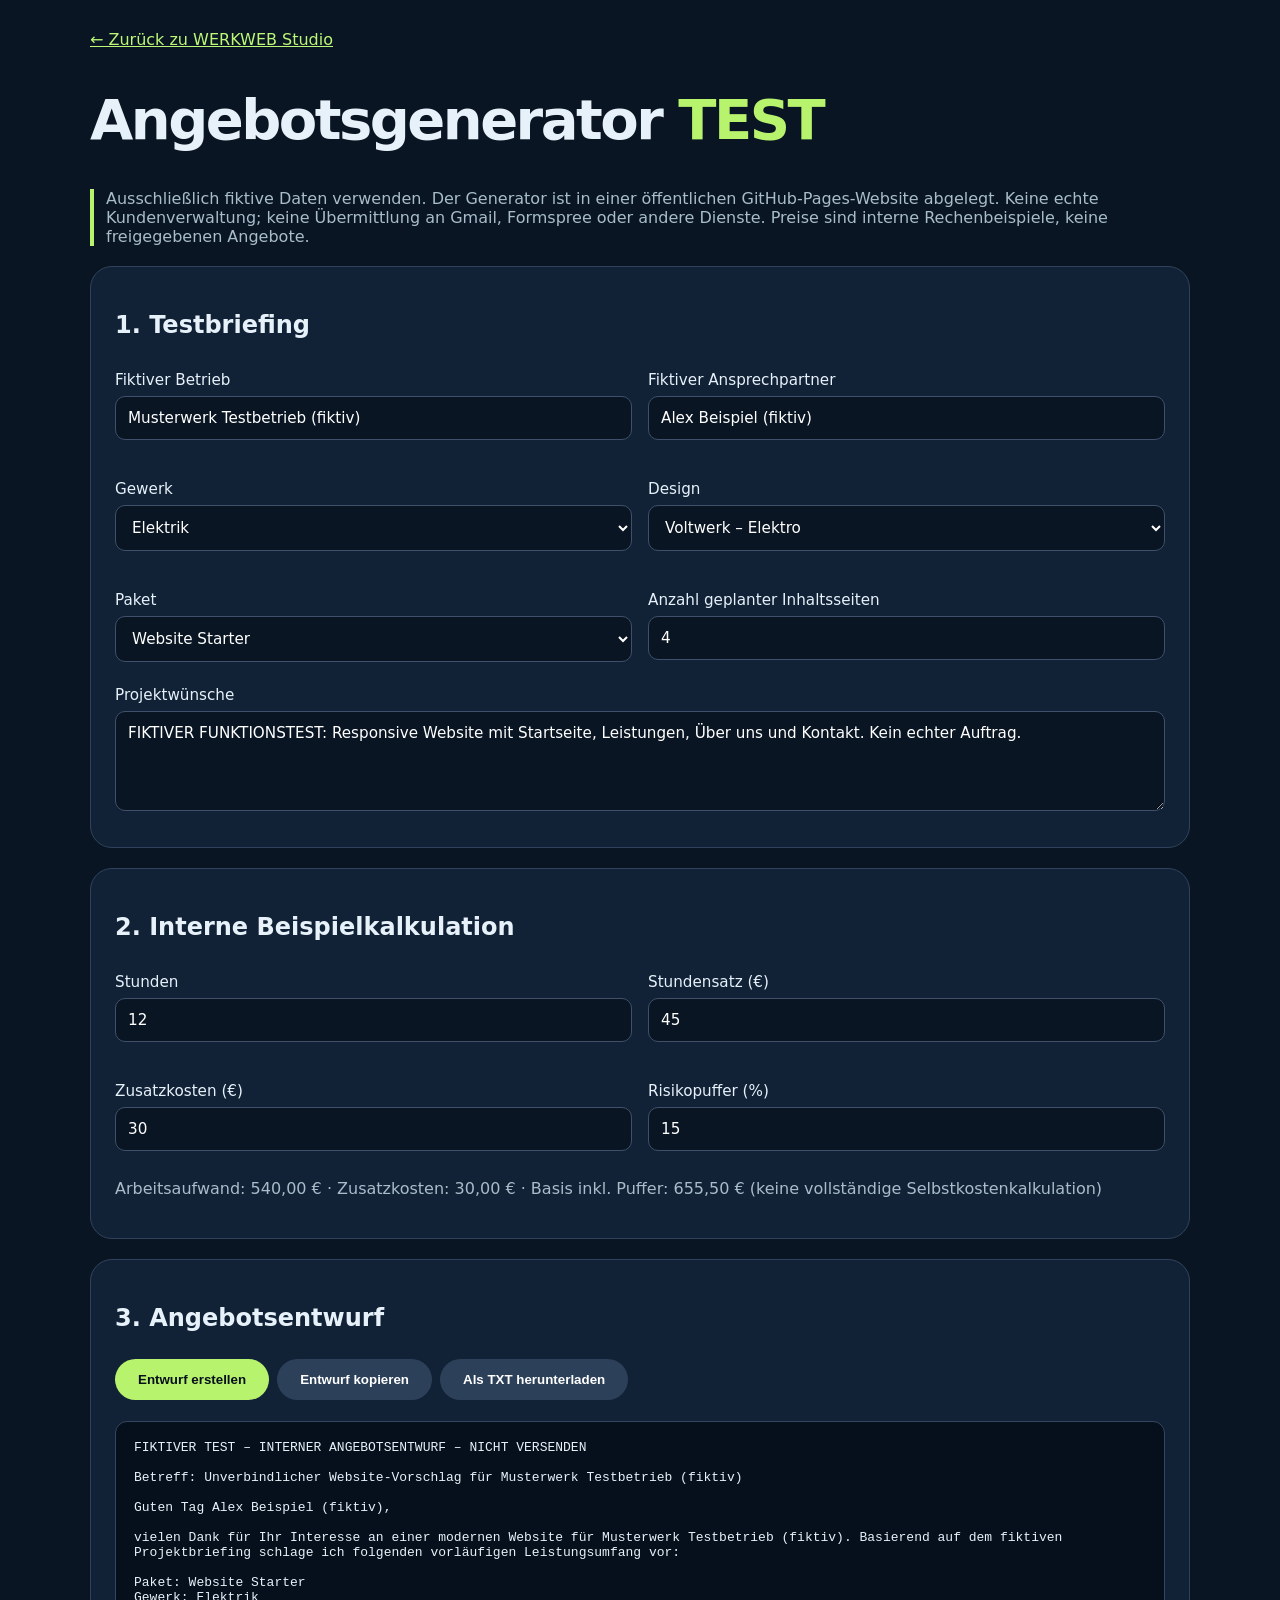
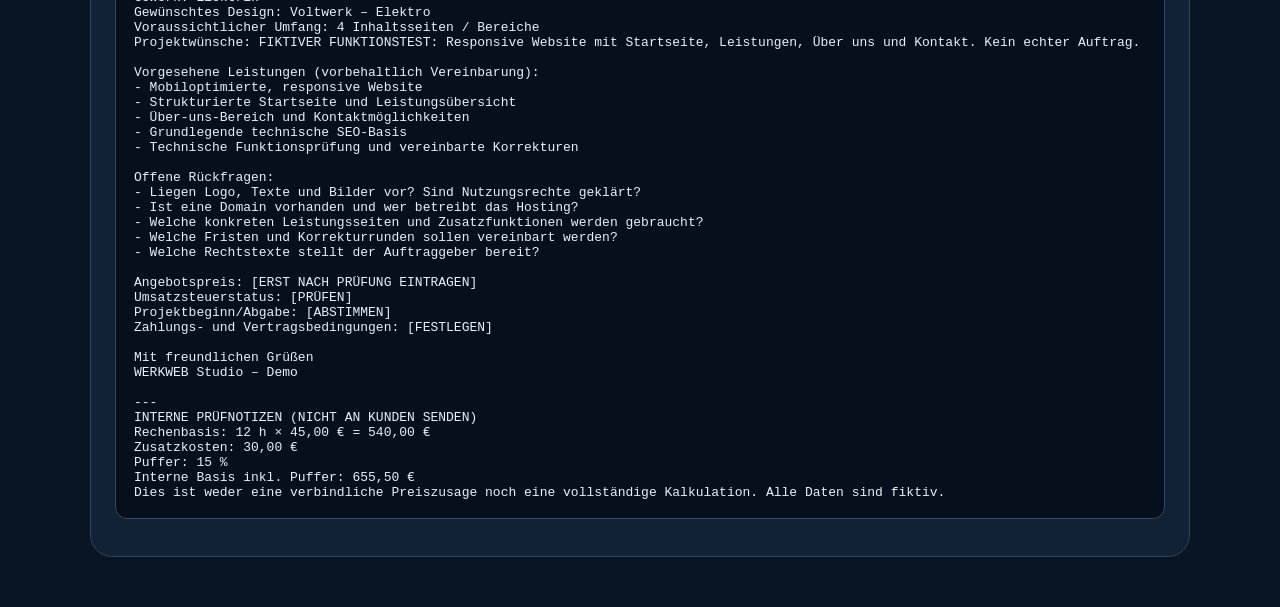
==== angebotsgenerator/index.html @ 91bc6194 "Add standalone fictional-data offer generator for internal tests" ====
<!doctype html>
<html lang="de"><meta charset="utf-8"><meta name="viewport" content="width=device-width, initial-scale=1">
<meta name="robots" content="noindex,nofollow">
<title>WERKWEB – Angebotsgenerator (nur Test)</title>
<style>
:root{font-family:system-ui,Arial;color-scheme:dark}body{margin:0;background:#091522;color:#e7f1f9}main{max-width:1100px;margin:auto;padding:30px 18px}h1{font-size:clamp(2rem,5vw,3.5rem);letter-spacing:-.045em}a{color:#bcf777}small,p{color:#a8bdc9}section{border:1px solid #31435c;background:#112237;border-radius:22px;padding:24px;margin:20px 0}.grid{display:grid;grid-template-columns:repeat(2,minmax(0,1fr));gap:16px}label{display:block;font-size:.95rem;margin:12px 0}input,textarea,select{display:block;box-sizing:border-box;width:100%;border:1px solid #40506a;border-radius:10px;background:#091522;color:white;padding:12px;margin-top:7px;font:inherit}textarea{min-height:100px}button{border:0;border-radius:999px;background:#b8f36e;color:#07101a;font-weight:800;padding:13px 23px;cursor:pointer;margin:8px 8px 8px 0}button.secondary{background:#2c4059;color:white}pre{white-space:pre-wrap;background:#06101c;border:1px solid #344660;border-radius:12px;padding:18px;overflow-wrap:anywhere}.warning{border-left:4px solid #b8f36e;padding-left:12px}@media(max-width:700px){.grid{grid-template-columns:1fr}}</style>
<main><a href="../index.html">← Zurück zu WERKWEB Studio</a>
<h1>Angebotsgenerator <span style="color:#b8f36e">TEST</span></h1>
<p class="warning">Ausschließlich fiktive Daten verwenden. Der Generator ist in einer öffentlichen GitHub-Pages-Website abgelegt. Keine echte Kundenverwaltung; keine Übermittlung an Gmail, Formspree oder andere Dienste. Preise sind interne Rechenbeispiele, keine freigegebenen Angebote.</p>
<section><h2>1. Testbriefing</h2><div class="grid">
<label>Fiktiver Betrieb<input id="company" value="Musterwerk Testbetrieb (fiktiv)"></label>
<label>Fiktiver Ansprechpartner<input id="person" value="Alex Beispiel (fiktiv)"></label>
<label>Gewerk<select id="trade"><option>Elektrik</option><option>Sanitär / Heizung</option><option>Dachdecker</option><option>Maler</option><option>Sonstiges Handwerk</option></select></label>
<label>Design<select id="design"><option>Voltwerk – Elektro</option><option>Wasserwerk – SHK</option><option>Dachkante – Dachdecker</option><option>Farbraum° – Maler</option></select></label>
<label>Paket<select id="package"><option>Website Starter</option><option>Website Plus</option></select></label>
<label>Anzahl geplanter Inhaltsseiten<input type="number" id="pages" value="4" min="1" max="30"></label>
</div><label>Projektwünsche<textarea id="message">FIKTIVER FUNKTIONSTEST: Responsive Website mit Startseite, Leistungen, Über uns und Kontakt. Kein echter Auftrag.</textarea></label></section>
<section><h2>2. Interne Beispielkalkulation</h2><div class="grid">
<label>Stunden<input type="number" id="hours" min="0" step=".5" value="12"></label>
<label>Stundensatz (€)<input type="number" id="rate" min="0" step="1" value="45"></label>
<label>Zusatzkosten (€)<input type="number" id="extra" min="0" step="1" value="30"></label>
<label>Risikopuffer (%)<input type="number" id="buffer" min="0" max="200" value="15"></label>
</div><p id="cost"></p></section>
<section><h2>3. Angebotsentwurf</h2><button id="generate">Entwurf erstellen</button><button id="copy" class="secondary">Entwurf kopieren</button><button id="download" class="secondary">Als TXT herunterladen</button><pre id="result" aria-live="polite"></pre></section>
</main>
<script>
const el=id=>document.getElementById(id),val=id=>el(id).value.trim();
const euro=n=>new Intl.NumberFormat('de-DE',{style:'currency',currency:'EUR'}).format(n);
function generate(){
 const hours=Number(val('hours')),rate=Number(val('rate')),extra=Number(val('extra')),buffer=Number(val('buffer'));
 if(![hours,rate,extra,buffer].every(n=>Number.isFinite(n)&&n>=0)||buffer>200){el('result').textContent='Bitte gültige Zahlen eingeben.';return;}
 const base=hours*rate+extra,withBuffer=base*(1+buffer/100);
 el('cost').textContent='Arbeitsaufwand: '+euro(hours*rate)+' · Zusatzkosten: '+euro(extra)+' · Basis inkl. Puffer: '+euro(withBuffer)+' (keine vollständige Selbstkostenkalkulation)';
 const t=`FIKTIVER TEST – INTERNER ANGEBOTSENTWURF – NICHT VERSENDEN

Betreff: Unverbindlicher Website-Vorschlag für ${val('company')}

Guten Tag ${val('person')},

vielen Dank für Ihr Interesse an einer modernen Website für ${val('company')}. Basierend auf dem fiktiven Projektbriefing schlage ich folgenden vorläufigen Leistungsumfang vor:

Paket: ${val('package')}
Gewerk: ${val('trade')}
Gewünschtes Design: ${val('design')}
Voraussichtlicher Umfang: ${val('pages')} Inhaltsseiten / Bereiche
Projektwünsche: ${val('message')}

Vorgesehene Leistungen (vorbehaltlich Vereinbarung):
- Mobiloptimierte, responsive Website
- Strukturierte Startseite und Leistungsübersicht
- Über-uns-Bereich und Kontaktmöglichkeiten
- Grundlegende technische SEO-Basis
- Technische Funktionsprüfung und vereinbarte Korrekturen

Offene Rückfragen:
- Liegen Logo, Texte und Bilder vor? Sind Nutzungsrechte geklärt?
- Ist eine Domain vorhanden und wer betreibt das Hosting?
- Welche konkreten Leistungsseiten und Zusatzfunktionen werden gebraucht?
- Welche Fristen und Korrekturrunden sollen vereinbart werden?
- Welche Rechtstexte stellt der Auftraggeber bereit?

Angebotspreis: [ERST NACH PRÜFUNG EINTRAGEN]
Umsatzsteuerstatus: [PRÜFEN]
Projektbeginn/Abgabe: [ABSTIMMEN]
Zahlungs- und Vertragsbedingungen: [FESTLEGEN]

Mit freundlichen Grüßen
WERKWEB Studio – Demo

---
INTERNE PRÜFNOTIZEN (NICHT AN KUNDEN SENDEN)
Rechenbasis: ${hours} h × ${euro(rate)} = ${euro(hours*rate)}
Zusatzkosten: ${euro(extra)}
Puffer: ${buffer} %
Interne Basis inkl. Puffer: ${euro(withBuffer)}
Dies ist weder eine verbindliche Preiszusage noch eine vollständige Kalkulation. Alle Daten sind fiktiv.`;
 el('result').textContent=t;
}
el('generate').onclick=generate;
el('copy').onclick=()=>navigator.clipboard.writeText(el('result').textContent);
el('download').onclick=()=>{const blob=new Blob([el('result').textContent],{type:'text/plain;charset=utf-8'});const a=document.createElement('a');a.href=URL.createObjectURL(blob);a.download='werkweb-testangebot.txt';a.click();URL.revokeObjectURL(a.href);};
generate();
</script></html>
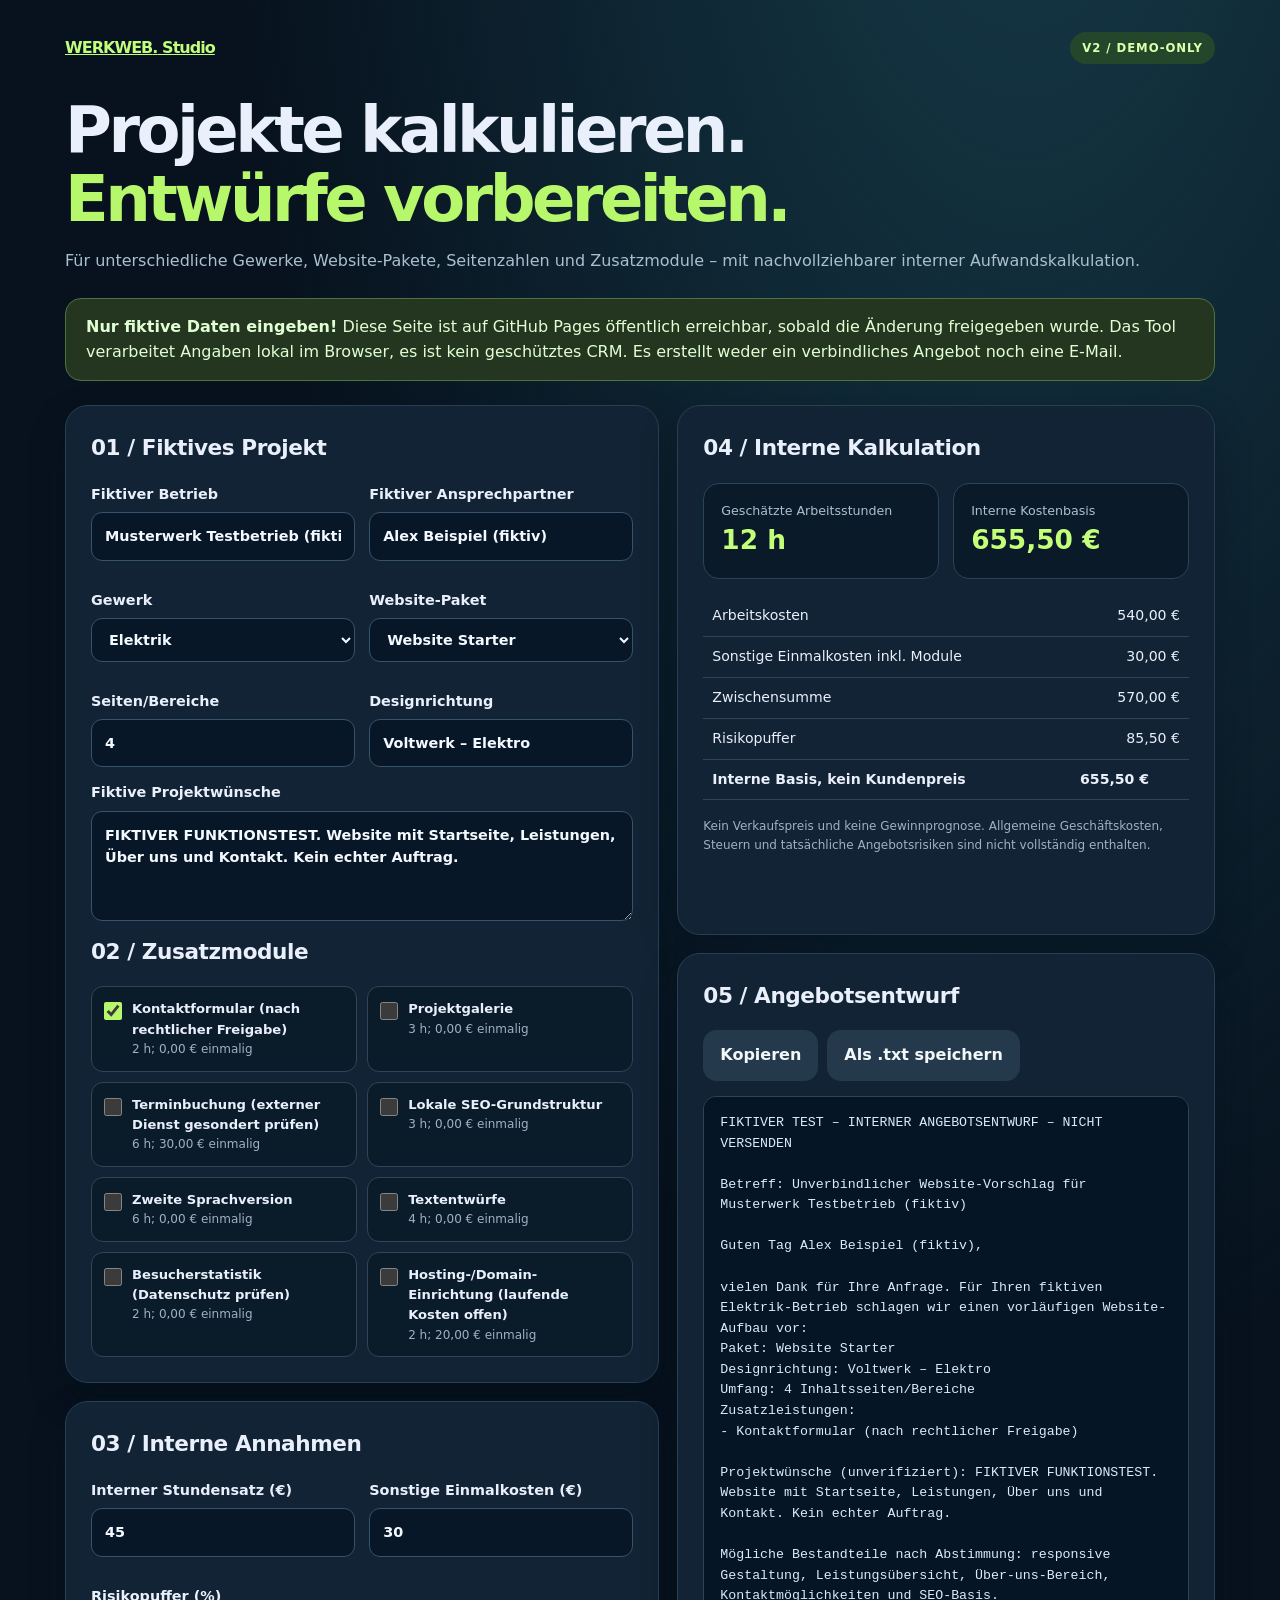
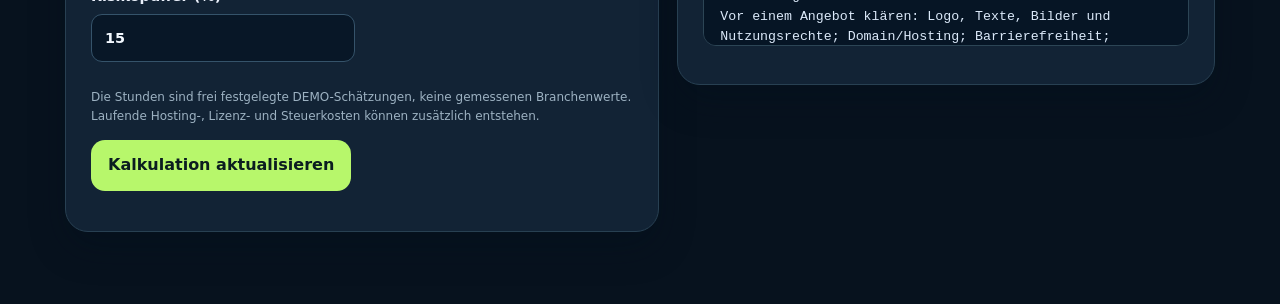
==== commit dbc8d677: "Upgrade demo offer generator with dynamic trade/page/add-on UI" ====
--- a/angebotsgenerator/index.html
+++ b/angebotsgenerator/index.html
@@ -1,83 +1,119 @@
 <!doctype html>
-<html lang="de"><meta charset="utf-8"><meta name="viewport" content="width=device-width, initial-scale=1">
+<html lang="de"><head><meta charset="utf-8"><meta name="viewport" content="width=device-width,initial-scale=1">
 <meta name="robots" content="noindex,nofollow">
-<title>WERKWEB – Angebotsgenerator (nur Test)</title>
+<meta name="theme-color" content="#091522">
+<title>WERKWEB Studio · Dynamischer Angebotsgenerator V2 – TEST</title>
 <style>
-:root{font-family:system-ui,Arial;color-scheme:dark}body{margin:0;background:#091522;color:#e7f1f9}main{max-width:1100px;margin:auto;padding:30px 18px}h1{font-size:clamp(2rem,5vw,3.5rem);letter-spacing:-.045em}a{color:#bcf777}small,p{color:#a8bdc9}section{border:1px solid #31435c;background:#112237;border-radius:22px;padding:24px;margin:20px 0}.grid{display:grid;grid-template-columns:repeat(2,minmax(0,1fr));gap:16px}label{display:block;font-size:.95rem;margin:12px 0}input,textarea,select{display:block;box-sizing:border-box;width:100%;border:1px solid #40506a;border-radius:10px;background:#091522;color:white;padding:12px;margin-top:7px;font:inherit}textarea{min-height:100px}button{border:0;border-radius:999px;background:#b8f36e;color:#07101a;font-weight:800;padding:13px 23px;cursor:pointer;margin:8px 8px 8px 0}button.secondary{background:#2c4059;color:white}pre{white-space:pre-wrap;background:#06101c;border:1px solid #344660;border-radius:12px;padding:18px;overflow-wrap:anywhere}.warning{border-left:4px solid #b8f36e;padding-left:12px}@media(max-width:700px){.grid{grid-template-columns:1fr}}</style>
-<main><a href="../index.html">← Zurück zu WERKWEB Studio</a>
-<h1>Angebotsgenerator <span style="color:#b8f36e">TEST</span></h1>
-<p class="warning">Ausschließlich fiktive Daten verwenden. Der Generator ist in einer öffentlichen GitHub-Pages-Website abgelegt. Keine echte Kundenverwaltung; keine Übermittlung an Gmail, Formspree oder andere Dienste. Preise sind interne Rechenbeispiele, keine freigegebenen Angebote.</p>
-<section><h2>1. Testbriefing</h2><div class="grid">
-<label>Fiktiver Betrieb<input id="company" value="Musterwerk Testbetrieb (fiktiv)"></label>
-<label>Fiktiver Ansprechpartner<input id="person" value="Alex Beispiel (fiktiv)"></label>
-<label>Gewerk<select id="trade"><option>Elektrik</option><option>Sanitär / Heizung</option><option>Dachdecker</option><option>Maler</option><option>Sonstiges Handwerk</option></select></label>
-<label>Design<select id="design"><option>Voltwerk – Elektro</option><option>Wasserwerk – SHK</option><option>Dachkante – Dachdecker</option><option>Farbraum° – Maler</option></select></label>
-<label>Paket<select id="package"><option>Website Starter</option><option>Website Plus</option></select></label>
-<label>Anzahl geplanter Inhaltsseiten<input type="number" id="pages" value="4" min="1" max="30"></label>
-</div><label>Projektwünsche<textarea id="message">FIKTIVER FUNKTIONSTEST: Responsive Website mit Startseite, Leistungen, Über uns und Kontakt. Kein echter Auftrag.</textarea></label></section>
-<section><h2>2. Interne Beispielkalkulation</h2><div class="grid">
-<label>Stunden<input type="number" id="hours" min="0" step=".5" value="12"></label>
-<label>Stundensatz (€)<input type="number" id="rate" min="0" step="1" value="45"></label>
-<label>Zusatzkosten (€)<input type="number" id="extra" min="0" step="1" value="30"></label>
-<label>Risikopuffer (%)<input type="number" id="buffer" min="0" max="200" value="15"></label>
-</div><p id="cost"></p></section>
-<section><h2>3. Angebotsentwurf</h2><button id="generate">Entwurf erstellen</button><button id="copy" class="secondary">Entwurf kopieren</button><button id="download" class="secondary">Als TXT herunterladen</button><pre id="result" aria-live="polite"></pre></section>
+:root{font-family:Inter,system-ui,-apple-system,"Segoe UI",sans-serif;background:#07121e;color:#eaf0fb;color-scheme:dark}
+*{box-sizing:border-box}body{margin:0;background:radial-gradient(ellipse at 80% -20%,#173c4a 0%,transparent 55%),#07121e;min-height:100vh;line-height:1.55}
+main{width:min(1150px,calc(100% - 32px));margin:0 auto;padding:32px 0 72px}a{color:#c1fe7b}header{display:flex;align-items:center;justify-content:space-between;gap:12px;flex-wrap:wrap}
+.logo{font-weight:900;letter-spacing:-.06em}.logo span{color:#b7f76b}.tag{display:inline-block;font-size:.73rem;font-weight:900;letter-spacing:.08em;background:#24472c;color:#dcffad;padding:7px 12px;border-radius:99px}
+h1{font-size:clamp(2.5rem,5vw,4.6rem);line-height:1.07;letter-spacing:-.055em;margin:32px 0 12px}h1 em{font-style:normal;color:#b7f76b}h2{margin:0 0 18px;font-size:1.35rem;letter-spacing:-.02em}p,.muted{color:#abc0cf}
+.warning{padding:16px 20px;background:#253620;border:1px solid #4d7340;border-radius:16px;color:#e2ffd4;margin:24px 0}
+.layout{display:grid;grid-template-columns:minmax(0,1.05fr) minmax(0,.95fr);gap:18px;align-items:start}
+.panel{border:1px solid #284052;background:#122335;border-radius:23px;padding:25px;box-shadow:0 16px 36px #04101a55}
+.panel+.panel{margin-top:18px}.grid{display:grid;grid-template-columns:repeat(2,minmax(0,1fr));gap:14px}
+label{font-weight:650;font-size:.9rem;display:block;margin-bottom:14px}
+input,select,textarea{display:block;margin-top:7px;border-radius:11px;padding:12px 13px;width:100%;color:#f3f9ff;background:#081727;border:1px solid #35536a;font:inherit}
+input:focus,select:focus,textarea:focus{outline:2px solid #b7f76b;outline-offset:2px}textarea{min-height:110px;resize:vertical}
+.checks{display:grid;grid-template-columns:1fr 1fr;gap:10px;margin-top:6px}
+.check{display:flex;gap:10px;align-items:flex-start;font-size:.82rem;font-weight:550;padding:12px;border-radius:12px;background:#0a1b2a;border:1px solid #2e4757;margin:0}
+.check input{margin:3px 0 0;flex:0 0 18px;width:18px;height:18px;accent-color:#b7f76b}
+.check small{display:block;color:#9eb2c3;font-weight:400;font-size:.75rem}
+button{font:inherit;cursor:pointer;border:0;border-radius:14px;padding:13px 17px;font-weight:800}
+button.primary{background:#b7f76b;color:#0b1d20}button.subtle{background:#243a4c;color:#f2f8fa}
+.actions{display:flex;flex-wrap:wrap;gap:9px;margin:15px 0}
+.summary{display:grid;grid-template-columns:1fr 1fr;gap:14px}.stat{background:#0a1a28;padding:17px;border-radius:16px;border:1px solid #284459}
+.stat span{font-size:.79rem;color:#abc0cf;display:block}.stat strong{font-size:1.65rem;color:#c3ff79}
+.breakdown{border-collapse:collapse;width:100%;font-size:.88rem;margin:17px 0}th,td{padding:9px;border-bottom:1px solid #2f4456;text-align:left}td:last-child{text-align:right}
+#output{white-space:pre-wrap;overflow-wrap:anywhere;color:#dceafa;padding:16px;border-radius:13px;background:#061525;border:1px solid #2c4555;max-height:550px;overflow:auto;font-size:.83rem}
+#error{color:#ffd6a6;min-height:22px}.fine{font-size:.75rem;color:#9db2c2}
+@media(max-width:960px){.layout{grid-template-columns:1fr}}@media(max-width:600px){.grid,.checks,.summary{grid-template-columns:1fr}.panel{padding:18px}}
+</style>
+<script src="./pricing.js" defer></script></head>
+<body><main>
+<header><a class="logo" href="../index.html">WERKWEB<span>.</span> Studio</a><span class="tag">V2 / DEMO-ONLY</span></header>
+<h1>Projekte kalkulieren.<br><em>Entwürfe vorbereiten.</em></h1>
+<p>Für unterschiedliche Gewerke, Website-Pakete, Seitenzahlen und Zusatzmodule – mit nachvollziehbarer interner Aufwandskalkulation.</p>
+<div class="warning"><strong>Nur fiktive Daten eingeben!</strong> Diese Seite ist auf GitHub Pages öffentlich erreichbar, sobald die Änderung freigegeben wurde. Das Tool verarbeitet Angaben lokal im Browser, es ist kein geschütztes CRM. Es erstellt weder ein verbindliches Angebot noch eine E-Mail.</div>
+<div class="layout"><div>
+<section class="panel"><h2>01 / Fiktives Projekt</h2>
+<div class="grid">
+<label>Fiktiver Betrieb<input id="company" maxlength="400" value="Musterwerk Testbetrieb (fiktiv)"></label>
+<label>Fiktiver Ansprechpartner<input id="contact" maxlength="400" value="Alex Beispiel (fiktiv)"></label>
+<label>Gewerk<select id="trade"></select></label>
+<label>Website-Paket<select id="package"></select></label>
+<label>Seiten/Bereiche<input id="pages" type="number" min="1" max="30" step="1" value="4"></label>
+<label>Designrichtung<input id="designPreview" disabled value="Voltwerk – Elektro"></label>
+</div><label>Fiktive Projektwünsche<textarea id="wishes" maxlength="400">FIKTIVER FUNKTIONSTEST. Website mit Startseite, Leistungen, Über uns und Kontakt. Kein echter Auftrag.</textarea></label>
+<h2>02 / Zusatzmodule</h2><div id="addons" class="checks"></div>
+</section>
+<section class="panel"><h2>03 / Interne Annahmen</h2><div class="grid">
+<label>Interner Stundensatz (€)<input id="hourlyRate" type="number" min="1" max="1000" step="1" value="45"></label>
+<label>Sonstige Einmalkosten (€)<input id="extraCost" type="number" min="0" max="100000" step=".01" value="30"></label>
+<label>Risikopuffer (%)<input id="riskPercent" type="number" min="0" max="100" step="1" value="15"></label>
+</div><p class="fine">Die Stunden sind frei festgelegte DEMO-Schätzungen, keine gemessenen Branchenwerte. Laufende Hosting-, Lizenz- und Steuerkosten können zusätzlich entstehen.</p>
+<div class="actions"><button class="primary" id="calculate" type="button">Kalkulation aktualisieren</button></div></section>
+</div>
+<div>
+<section class="panel"><h2>04 / Interne Kalkulation</h2>
+<div class="summary"><div class="stat"><span>Geschätzte Arbeitsstunden</span><strong id="hours">–</strong></div><div class="stat"><span>Interne Kostenbasis</span><strong id="total">–</strong></div></div>
+<table class="breakdown"><tbody>
+<tr><td>Arbeitskosten</td><td id="labor">–</td></tr>
+<tr><td>Sonstige Einmalkosten inkl. Module</td><td id="direct">–</td></tr>
+<tr><td>Zwischensumme</td><td id="subtotal">–</td></tr>
+<tr><td>Risikopuffer</td><td id="buffer">–</td></tr>
+<tr><th>Interne Basis, kein Kundenpreis</th><th id="basis">–</th></tr>
+</tbody></table>
+<p class="fine">Kein Verkaufspreis und keine Gewinnprognose. Allgemeine Geschäftskosten, Steuern und tatsächliche Angebotsrisiken sind nicht vollständig enthalten.</p><p id="error" aria-live="polite"></p></section>
+<section class="panel"><h2>05 / Angebotsentwurf</h2>
+<div class="actions"><button class="subtle" id="copy" type="button">Kopieren</button><button class="subtle" id="save" type="button">Als .txt speichern</button></div>
+<pre id="output" aria-live="polite"></pre><p id="status" class="fine" aria-live="polite"></p>
+</section>
+</div></div>
 </main>
 <script>
-const el=id=>document.getElementById(id),val=id=>el(id).value.trim();
-const euro=n=>new Intl.NumberFormat('de-DE',{style:'currency',currency:'EUR'}).format(n);
-function generate(){
- const hours=Number(val('hours')),rate=Number(val('rate')),extra=Number(val('extra')),buffer=Number(val('buffer'));
- if(![hours,rate,extra,buffer].every(n=>Number.isFinite(n)&&n>=0)||buffer>200){el('result').textContent='Bitte gültige Zahlen eingeben.';return;}
- const base=hours*rate+extra,withBuffer=base*(1+buffer/100);
- el('cost').textContent='Arbeitsaufwand: '+euro(hours*rate)+' · Zusatzkosten: '+euro(extra)+' · Basis inkl. Puffer: '+euro(withBuffer)+' (keine vollständige Selbstkostenkalkulation)';
- const t=`FIKTIVER TEST – INTERNER ANGEBOTSENTWURF – NICHT VERSENDEN
-
-Betreff: Unverbindlicher Website-Vorschlag für ${val('company')}
-
-Guten Tag ${val('person')},
-
-vielen Dank für Ihr Interesse an einer modernen Website für ${val('company')}. Basierend auf dem fiktiven Projektbriefing schlage ich folgenden vorläufigen Leistungsumfang vor:
-
-Paket: ${val('package')}
-Gewerk: ${val('trade')}
-Gewünschtes Design: ${val('design')}
-Voraussichtlicher Umfang: ${val('pages')} Inhaltsseiten / Bereiche
-Projektwünsche: ${val('message')}
-
-Vorgesehene Leistungen (vorbehaltlich Vereinbarung):
-- Mobiloptimierte, responsive Website
-- Strukturierte Startseite und Leistungsübersicht
-- Über-uns-Bereich und Kontaktmöglichkeiten
-- Grundlegende technische SEO-Basis
-- Technische Funktionsprüfung und vereinbarte Korrekturen
-
-Offene Rückfragen:
-- Liegen Logo, Texte und Bilder vor? Sind Nutzungsrechte geklärt?
-- Ist eine Domain vorhanden und wer betreibt das Hosting?
-- Welche konkreten Leistungsseiten und Zusatzfunktionen werden gebraucht?
-- Welche Fristen und Korrekturrunden sollen vereinbart werden?
-- Welche Rechtstexte stellt der Auftraggeber bereit?
-
-Angebotspreis: [ERST NACH PRÜFUNG EINTRAGEN]
-Umsatzsteuerstatus: [PRÜFEN]
-Projektbeginn/Abgabe: [ABSTIMMEN]
-Zahlungs- und Vertragsbedingungen: [FESTLEGEN]
-
-Mit freundlichen Grüßen
-WERKWEB Studio – Demo
-
----
-INTERNE PRÜFNOTIZEN (NICHT AN KUNDEN SENDEN)
-Rechenbasis: ${hours} h × ${euro(rate)} = ${euro(hours*rate)}
-Zusatzkosten: ${euro(extra)}
-Puffer: ${buffer} %
-Interne Basis inkl. Puffer: ${euro(withBuffer)}
-Dies ist weder eine verbindliche Preiszusage noch eine vollständige Kalkulation. Alle Daten sind fiktiv.`;
- el('result').textContent=t;
+document.addEventListener("DOMContentLoaded",function(){
+"use strict";
+const engine=window.WerkwebPricing;
+const get=id=>document.getElementById(id);
+function addOption(select,key,label){const opt=document.createElement("option");opt.value=key;opt.textContent=label;select.appendChild(opt);}
+Object.entries(engine.TRADES).forEach(([k,v])=>addOption(get("trade"),k,v.label));
+Object.entries(engine.PACKAGES).forEach(([k,v])=>addOption(get("package"),k,v.label));
+Object.entries(engine.EXTRAS).forEach(([k,v])=>{
+ const l=document.createElement("label");l.className="check";
+ const inp=document.createElement("input");inp.type="checkbox";inp.value=k;inp.name="addons";if(k==="kontakt")inp.checked=true;
+ const txt=document.createElement("span");txt.textContent=v.label;
+ const meta=document.createElement("small");meta.textContent=v.hours+" h; "+engine.money(v.eur)+" einmalig";
+ txt.appendChild(meta);l.append(inp,txt);get("addons").appendChild(l);
+});
+function input(){return {company:get("company").value,contact:get("contact").value,trade:get("trade").value,package:get("package").value,pages:get("pages").value,addons:Array.from(document.querySelectorAll('input[name="addons"]:checked')).map(c=>c.value),hourlyRate:get("hourlyRate").value,extraCost:get("extraCost").value,riskPercent:get("riskPercent").value,wishes:get("wishes").value};}
+function refresh(){
+ const a=input();
+ try{
+   const result=engine.calculate(a);
+   get("designPreview").value=result.design;
+   get("hours").textContent=result.hours+" h";
+   get("total").textContent=engine.money(result.internalBasis);
+   ["labor","direct","subtotal","buffer","basis"].forEach((id,i)=>get(id).textContent=engine.money([result.labor,result.directCosts,result.subtotal,result.bufferAmount,result.internalBasis][i]));
+   get("output").textContent=engine.draft(a,result);
+   get("error").textContent="";
+ } catch(err){get("error").textContent=err.message;get("output").textContent="Bitte Eingaben korrigieren.";}
 }
-el('generate').onclick=generate;
-el('copy').onclick=()=>navigator.clipboard.writeText(el('result').textContent);
-el('download').onclick=()=>{const blob=new Blob([el('result').textContent],{type:'text/plain;charset=utf-8'});const a=document.createElement('a');a.href=URL.createObjectURL(blob);a.download='werkweb-testangebot.txt';a.click();URL.revokeObjectURL(a.href);};
-generate();
-</script></html>+get("calculate").addEventListener("click",refresh);
+get("trade").addEventListener("change",refresh);
+get("package").addEventListener("change",refresh);
+document.querySelectorAll("input,select,textarea").forEach(e=>e.addEventListener("change",refresh));
+get("copy").addEventListener("click",async function(){
+ try{await navigator.clipboard.writeText(get("output").textContent);get("status").textContent="Testtext kopiert.";}
+ catch(e){get("status").textContent="Kopieren fehlgeschlagen. Bitte Text manuell auswählen.";}
+});
+get("save").addEventListener("click",function(){
+ if(get("error").textContent){get("status").textContent="Bitte zuerst fehlerfreie Eingaben wählen.";return;}
+ const blob=new Blob([get("output").textContent],{type:"text/plain;charset=utf-8"});
+ const url=URL.createObjectURL(blob);const a=document.createElement("a");a.href=url;a.download="werkweb-fiktiver-angebotsentwurf.txt";document.body.appendChild(a);a.click();a.remove();setTimeout(()=>URL.revokeObjectURL(url),1000);
+});
+refresh();
+});
+</script>
+</body></html>
